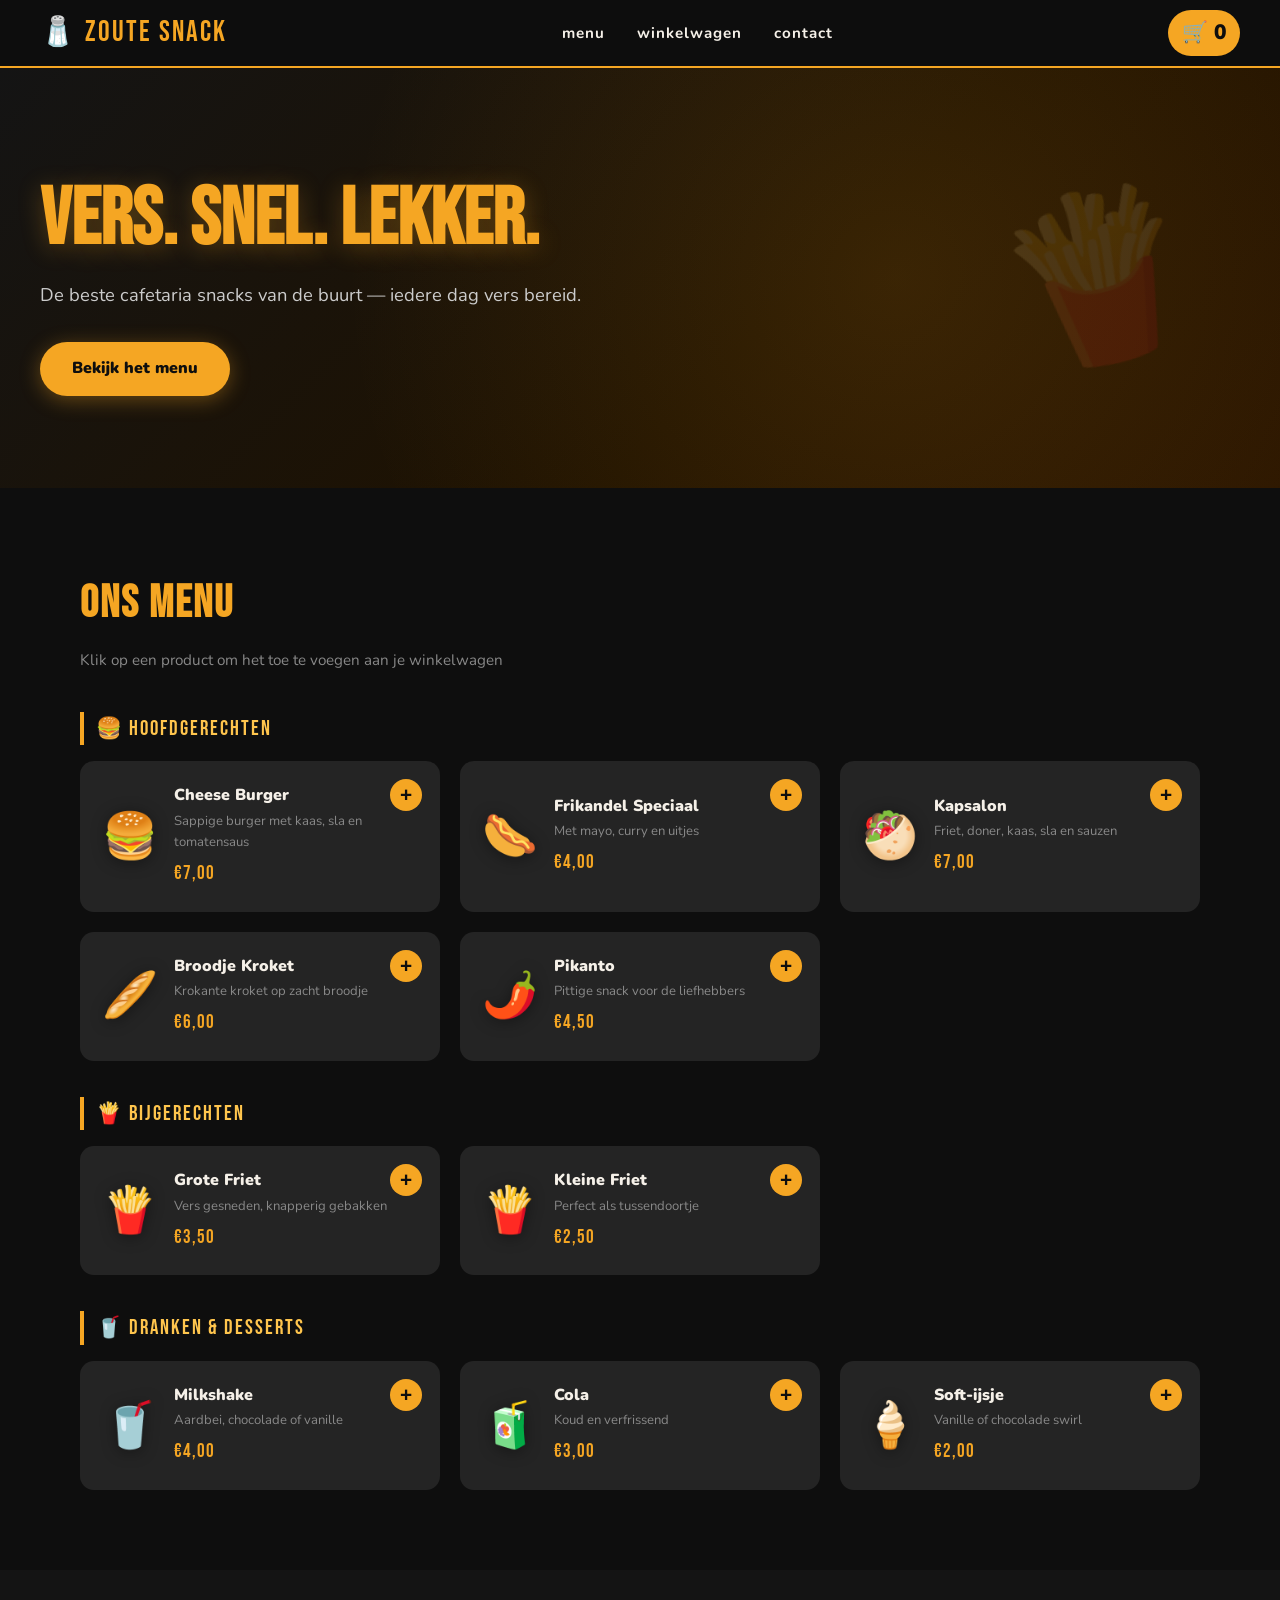
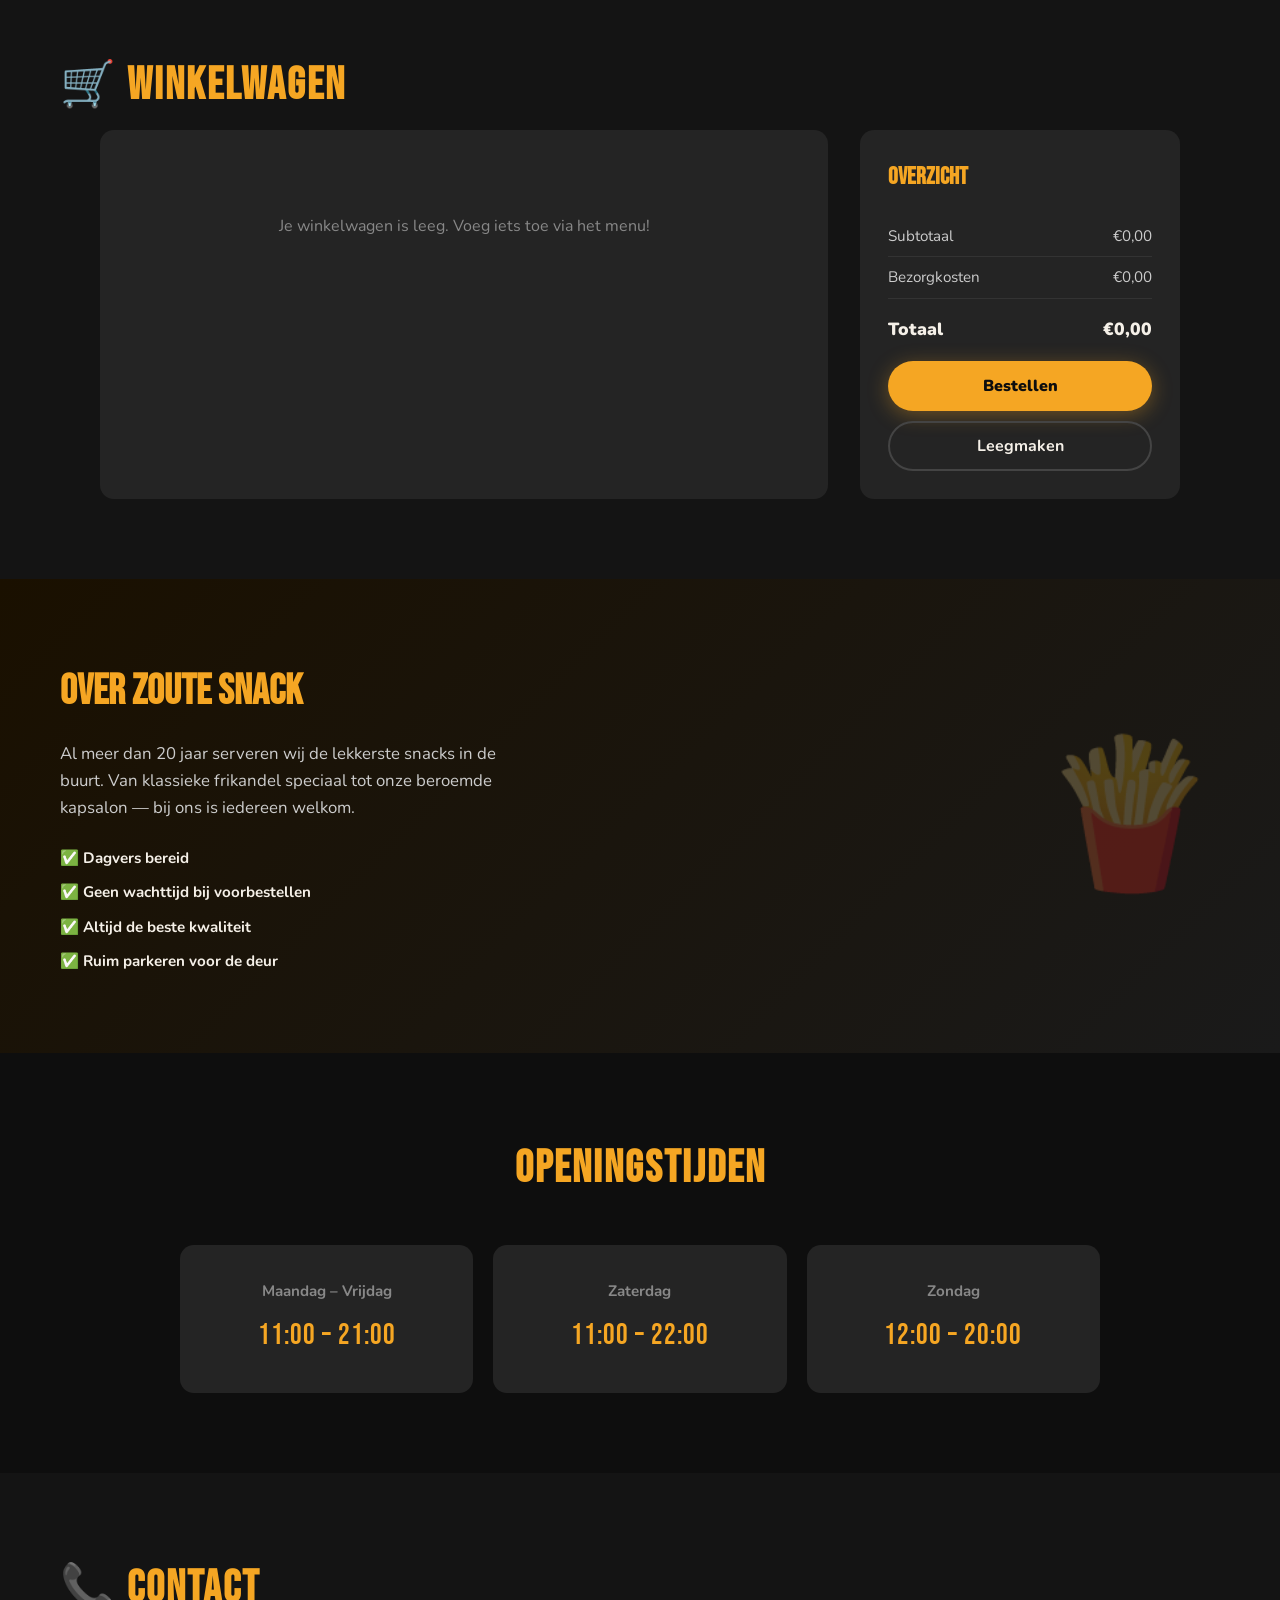
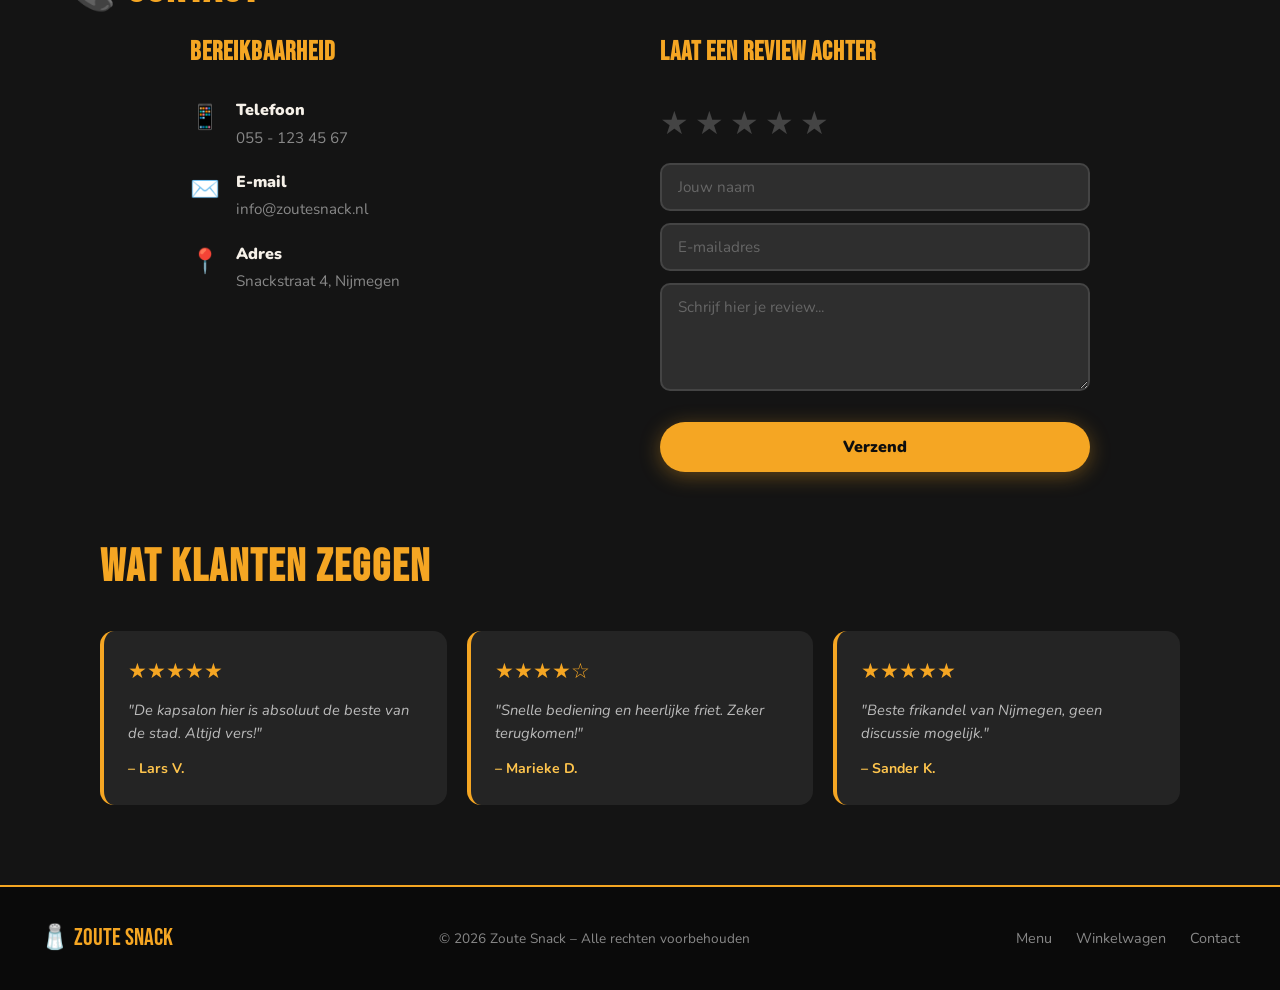
==== restaurantwebapp1/assets/index.html @ 3d5570c0 "html en css" ====
<!DOCTYPE html>
<html lang="nl">
<head>
  <meta charset="UTF-8" />
  <meta name="viewport" content="width=device-width, initial-scale=1.0" />
  <title>Zoute Snack – Cafetaria</title>
  <link href="https://fonts.googleapis.com/css2?family=Bebas+Neue&family=Nunito:wght@400;600;700;900&display=swap" rel="stylesheet" />
  <link rel="stylesheet" href="style.css" />
</head>
<body>
 
  <!-- NAVIGATIE -->
  <header>
    <div class="logo">🧂 Zoute Snack</div>
    <nav>
      <a href="#menu" class="nav-link">menu</a>
      <a href="#winkelwagen" class="nav-link">winkelwagen</a>
      <a href="#contact" class="nav-link">contact</a>
    </nav>
    <div class="cart-icon" onclick="scrollToSection('winkelwagen')">
      🛒 <span id="cart-count">0</span>
    </div>
  </header>
 
  <!-- HERO -->
  <section class="hero">
    <div class="hero-content">
      <h1>Vers. Snel. Lekker.</h1>
      <p>De beste cafetaria snacks van de buurt — iedere dag vers bereid.</p>
      <a href="#menu" class="btn-primary">Bekijk het menu</a>
    </div>
    <div class="hero-decoration">🍟</div>
  </section>
 
  <!-- MENU -->
  <section id="menu" class="section">
    <h2 class="section-title">Ons Menu</h2>
    <p class="section-sub">Klik op een product om het toe te voegen aan je winkelwagen</p>
 
    <div class="category-label">🍔 Hoofdgerechten</div>
    <div class="menu-grid">
      <div class="menu-card" onclick="addToCart('Cheese Burger', 7)">
        <div class="menu-img">🍔</div>
        <div class="menu-info">
          <h3>Cheese Burger</h3>
          <p>Sappige burger met kaas, sla en tomatensaus</p>
          <span class="price">€7,00</span>
        </div>
        <button class="add-btn">+</button>
      </div>
      <div class="menu-card" onclick="addToCart('Frikandel Speciaal', 4)">
        <div class="menu-img">🌭</div>
        <div class="menu-info">
          <h3>Frikandel Speciaal</h3>
          <p>Met mayo, curry en uitjes</p>
          <span class="price">€4,00</span>
        </div>
        <button class="add-btn">+</button>
      </div>
      <div class="menu-card" onclick="addToCart('Kapsalon', 7)">
        <div class="menu-img">🥙</div>
        <div class="menu-info">
          <h3>Kapsalon</h3>
          <p>Friet, doner, kaas, sla en sauzen</p>
          <span class="price">€7,00</span>
        </div>
        <button class="add-btn">+</button>
      </div>
      <div class="menu-card" onclick="addToCart('Broodje Kroket', 6)">
        <div class="menu-img">🥖</div>
        <div class="menu-info">
          <h3>Broodje Kroket</h3>
          <p>Krokante kroket op zacht broodje</p>
          <span class="price">€6,00</span>
        </div>
        <button class="add-btn">+</button>
      </div>
      <div class="menu-card" onclick="addToCart('Pikanto', 4.50)">
        <div class="menu-img">🌶️</div>
        <div class="menu-info">
          <h3>Pikanto</h3>
          <p>Pittige snack voor de liefhebbers</p>
          <span class="price">€4,50</span>
        </div>
        <button class="add-btn">+</button>
      </div>
    </div>
 
    <div class="category-label">🍟 Bijgerechten</div>
    <div class="menu-grid">
      <div class="menu-card" onclick="addToCart('Grote Friet', 3.50)">
        <div class="menu-img">🍟</div>
        <div class="menu-info">
          <h3>Grote Friet</h3>
          <p>Vers gesneden, knapperig gebakken</p>
          <span class="price">€3,50</span>
        </div>
        <button class="add-btn">+</button>
      </div>
      <div class="menu-card" onclick="addToCart('Kleine Friet', 2.50)">
        <div class="menu-img">🍟</div>
        <div class="menu-info">
          <h3>Kleine Friet</h3>
          <p>Perfect als tussendoortje</p>
          <span class="price">€2,50</span>
        </div>
        <button class="add-btn">+</button>
      </div>
    </div>
 
    <div class="category-label">🥤 Dranken & Desserts</div>
    <div class="menu-grid">
      <div class="menu-card" onclick="addToCart('Milkshake', 4)">
        <div class="menu-img">🥤</div>
        <div class="menu-info">
          <h3>Milkshake</h3>
          <p>Aardbei, chocolade of vanille</p>
          <span class="price">€4,00</span>
        </div>
        <button class="add-btn">+</button>
      </div>
      <div class="menu-card" onclick="addToCart('Cola', 3)">
        <div class="menu-img">🧃</div>
        <div class="menu-info">
          <h3>Cola</h3>
          <p>Koud en verfrissend</p>
          <span class="price">€3,00</span>
        </div>
        <button class="add-btn">+</button>
      </div>
      <div class="menu-card" onclick="addToCart('Ijsje', 2)">
        <div class="menu-img">🍦</div>
        <div class="menu-info">
          <h3>Soft-ijsje</h3>
          <p>Vanille of chocolade swirl</p>
          <span class="price">€2,00</span>
        </div>
        <button class="add-btn">+</button>
      </div>
    </div>
  </section>
 
  <!-- WINKELWAGEN -->
  <section id="winkelwagen" class="section dark-section">
    <h2 class="section-title light">🛒 Winkelwagen</h2>
    <div class="cart-container">
      <div id="cart-items" class="cart-items">
        <p class="cart-empty">Je winkelwagen is leeg. Voeg iets toe via het menu!</p>
      </div>
      <div class="cart-summary">
        <div class="summary-box">
          <h3>Overzicht</h3>
          <div class="summary-row">
            <span>Subtotaal</span>
            <span id="subtotal">€0,00</span>
          </div>
          <div class="summary-row">
            <span>Bezorgkosten</span>
            <span>€0,00</span>
          </div>
          <div class="summary-row total-row">
            <span>Totaal</span>
            <span id="total">€0,00</span>
          </div>
          <button class="btn-primary full-width" onclick="bestellen()">Bestellen</button>
          <button class="btn-secondary full-width" onclick="clearCart()">Leegmaken</button>
        </div>
      </div>
    </div>
  </section>
 
  <!-- OVER ONS -->
  <section class="about-section">
    <div class="about-text">
      <h2>Over Zoute Snack</h2>
      <p>Al meer dan 20 jaar serveren wij de lekkerste snacks in de buurt. Van klassieke frikandel speciaal tot onze beroemde kapsalon — bij ons is iedereen welkom.</p>
      <ul class="perks">
        <li>✅ Dagvers bereid</li>
        <li>✅ Geen wachttijd bij voorbestellen</li>
        <li>✅ Altijd de beste kwaliteit</li>
        <li>✅ Ruim parkeren voor de deur</li>
      </ul>
    </div>
    <div class="about-visual">
      <div class="big-emoji">🍟</div>
    </div>
  </section>
 
  <!-- OPENINGSTIJDEN -->
  <section class="hours-section">
    <h2 class="section-title">Openingstijden</h2>
    <div class="hours-grid">
      <div class="hours-card">
        <span class="day">Maandag – Vrijdag</span>
        <span class="time">11:00 – 21:00</span>
      </div>
      <div class="hours-card">
        <span class="day">Zaterdag</span>
        <span class="time">11:00 – 22:00</span>
      </div>
      <div class="hours-card">
        <span class="day">Zondag</span>
        <span class="time">12:00 – 20:00</span>
      </div>
    </div>
  </section>
 
  <!-- CONTACT -->
  <section id="contact" class="section dark-section">
    <h2 class="section-title light">📞 Contact</h2>
    <div class="contact-grid">
      <div class="contact-info">
        <h3>Bereikbaarheid</h3>
        <div class="contact-item">
          <span class="contact-icon">📱</span>
          <div>
            <strong>Telefoon</strong>
            <p>055 - 123 45 67</p>
          </div>
        </div>
        <div class="contact-item">
          <span class="contact-icon">✉️</span>
          <div>
            <strong>E-mail</strong>
            <p>info@zoutesnack.nl</p>
          </div>
        </div>
        <div class="contact-item">
          <span class="contact-icon">📍</span>
          <div>
            <strong>Adres</strong>
            <p>Snackstraat 4, Nijmegen</p>
          </div>
        </div>
      </div>
 
      <div class="contact-form-box">
        <h3>Laat een review achter</h3>
        <div class="star-rating" id="star-rating">
          <span class="star" data-value="1">★</span>
          <span class="star" data-value="2">★</span>
          <span class="star" data-value="3">★</span>
          <span class="star" data-value="4">★</span>
          <span class="star" data-value="5">★</span>
        </div>
        <input type="text" id="contact-naam" placeholder="Jouw naam" class="form-input" />
        <input type="email" id="contact-email" placeholder="E-mailadres" class="form-input" />
        <textarea id="contact-bericht" placeholder="Schrijf hier je review..." class="form-textarea" rows="4"></textarea>
        <button class="btn-primary full-width" onclick="verzendReview()">Verzend</button>
      </div>
    </div>
 
    <!-- Reviews display -->
    <div class="reviews-section">
      <h3 class="section-title light">Wat klanten zeggen</h3>
      <div class="reviews-grid" id="reviews-container">
        <div class="review-card">
          <div class="review-stars">★★★★★</div>
          <p>"De kapsalon hier is absoluut de beste van de stad. Altijd vers!"</p>
          <strong>– Lars V.</strong>
        </div>
        <div class="review-card">
          <div class="review-stars">★★★★☆</div>
          <p>"Snelle bediening en heerlijke friet. Zeker terugkomen!"</p>
          <strong>– Marieke D.</strong>
        </div>
        <div class="review-card">
          <div class="review-stars">★★★★★</div>
          <p>"Beste frikandel van Nijmegen, geen discussie mogelijk."</p>
          <strong>– Sander K.</strong>
        </div>
      </div>
    </div>
  </section>
 
  <!-- FOOTER -->
  <footer>
    <div class="footer-inner">
      <div class="footer-brand">🧂 Zoute Snack</div>
      <p>© 2026 Zoute Snack – Alle rechten voorbehouden</p>
      <div class="footer-links">
        <a href="#menu">Menu</a>
        <a href="#winkelwagen">Winkelwagen</a>
        <a href="#contact">Contact</a>
      </div>
    </div>
  </footer>
 
  <!-- TOAST NOTIFICATION -->
  <div id="toast" class="toast"></div>
 
  <!-- BESTELLING MODAL -->
  <div id="modal-overlay" class="modal-overlay hidden">
    <div class="modal">
      <h2>🎉 Bestelling Geplaatst!</h2>
      <p>Bedankt voor je bestelling bij Zoute Snack. We gaan direct voor je aan de slag!</p>
      <p class="modal-time">Geschatte wachttijd: <strong>15–20 minuten</strong></p>
      <button class="btn-primary" onclick="closeModal()">Sluiten</button>
    </div>
  </div>
 
  <script src="script.js"></script>
</body>
</html>
---- restaurantwebapp1/assets/style.css ----
/* ===========================
   ZOUTE SNACK – style.css
   =========================== */
 
:root {
  --black: #0e0e0e;
  --dark: #1a1a1a;
  --darker: #141414;
  --gold: #f5a623;
  --gold-light: #ffc54d;
  --red: #e8323b;
  --white: #f5f0e8;
  --gray: #888;
  --card-bg: #242424;
  --radius: 14px;
  --shadow: 0 8px 32px rgba(0,0,0,0.35);
}
 
* {
  margin: 0;
  padding: 0;
  box-sizing: border-box;
}
 
html {
  scroll-behavior: smooth;
}
 
body {
  background: var(--black);
  color: var(--white);
  font-family: 'Nunito', sans-serif;
  font-size: 16px;
  line-height: 1.6;
}
 
/* ===========================
   HEADER / NAV
   =========================== */
header {
  position: sticky;
  top: 0;
  z-index: 100;
  background: rgba(14,14,14,0.95);
  backdrop-filter: blur(10px);
  display: flex;
  align-items: center;
  justify-content: space-between;
  padding: 0 40px;
  height: 68px;
  border-bottom: 2px solid var(--gold);
}
 
.logo {
  font-family: 'Bebas Neue', sans-serif;
  font-size: 1.8rem;
  color: var(--gold);
  letter-spacing: 2px;
}
 
nav {
  display: flex;
  gap: 32px;
}
 
.nav-link {
  color: var(--white);
  text-decoration: none;
  font-weight: 700;
  font-size: 0.95rem;
  letter-spacing: 1px;
  text-transform: lowercase;
  position: relative;
  transition: color 0.2s;
}
 
.nav-link::after {
  content: '';
  position: absolute;
  bottom: -4px;
  left: 0;
  width: 0;
  height: 2px;
  background: var(--gold);
  transition: width 0.3s;
}
 
.nav-link:hover {
  color: var(--gold);
}
 
.nav-link:hover::after {
  width: 100%;
}
 
.cart-icon {
  font-size: 1.3rem;
  cursor: pointer;
  background: var(--gold);
  color: var(--black);
  padding: 6px 14px;
  border-radius: 999px;
  font-weight: 900;
  transition: transform 0.2s;
}
 
.cart-icon:hover {
  transform: scale(1.08);
}
 
/* ===========================
   HERO
   =========================== */
.hero {
  background: linear-gradient(135deg, var(--darker) 0%, #1f1200 60%, #2a1500 100%);
  padding: 100px 40px 80px;
  display: flex;
  align-items: center;
  justify-content: space-between;
  position: relative;
  overflow: hidden;
  min-height: 420px;
}
 
.hero::before {
  content: '';
  position: absolute;
  inset: 0;
  background: radial-gradient(circle at 70% 50%, rgba(245,166,35,0.12) 0%, transparent 60%);
}
 
.hero-content {
  max-width: 560px;
  position: relative;
  z-index: 1;
  animation: fadeUp 0.8s ease both;
}
 
.hero-content h1 {
  font-family: 'Bebas Neue', sans-serif;
  font-size: 5rem;
  line-height: 1;
  color: var(--gold);
  text-shadow: 0 4px 24px rgba(245,166,35,0.3);
  margin-bottom: 20px;
}
 
.hero-content p {
  font-size: 1.15rem;
  color: #ccc;
  margin-bottom: 32px;
}
 
.hero-decoration {
  font-size: 10rem;
  opacity: 0.12;
  position: absolute;
  right: 80px;
  top: 50%;
  transform: translateY(-50%) rotate(-15deg);
  animation: float 4s ease-in-out infinite;
}
 
@keyframes float {
  0%, 100% { transform: translateY(-50%) rotate(-15deg); }
  50% { transform: translateY(-56%) rotate(-12deg); }
}
 
@keyframes fadeUp {
  from { opacity: 0; transform: translateY(30px); }
  to   { opacity: 1; transform: translateY(0); }
}
 
/* ===========================
   BUTTONS
   =========================== */
.btn-primary {
  display: inline-block;
  background: var(--gold);
  color: var(--black);
  font-family: 'Nunito', sans-serif;
  font-weight: 900;
  font-size: 1rem;
  padding: 14px 32px;
  border-radius: 999px;
  border: none;
  cursor: pointer;
  text-decoration: none;
  transition: background 0.2s, transform 0.2s, box-shadow 0.2s;
  box-shadow: 0 4px 20px rgba(245,166,35,0.35);
}
 
.btn-primary:hover {
  background: var(--gold-light);
  transform: translateY(-2px);
  box-shadow: 0 8px 28px rgba(245,166,35,0.45);
}
 
.btn-secondary {
  display: inline-block;
  background: transparent;
  color: var(--white);
  font-family: 'Nunito', sans-serif;
  font-weight: 700;
  font-size: 1rem;
  padding: 12px 32px;
  border-radius: 999px;
  border: 2px solid #444;
  cursor: pointer;
  transition: border-color 0.2s, color 0.2s;
}
 
.btn-secondary:hover {
  border-color: var(--white);
  color: var(--white);
}
 
.full-width {
  width: 100%;
  text-align: center;
  margin-top: 10px;
}
 
/* ===========================
   SECTIONS
   =========================== */
.section {
  padding: 80px 40px;
  max-width: 1200px;
  margin: 0 auto;
}
 
.dark-section {
  background: var(--darker);
  max-width: 100%;
  padding: 80px 60px;
}
 
.section-title {
  font-family: 'Bebas Neue', sans-serif;
  font-size: 2.8rem;
  letter-spacing: 2px;
  color: var(--gold);
  margin-bottom: 8px;
}
 
.section-title.light {
  color: var(--gold);
}
 
.section-sub {
  color: var(--gray);
  margin-bottom: 40px;
  font-size: 0.95rem;
}
 
.category-label {
  font-family: 'Bebas Neue', sans-serif;
  font-size: 1.3rem;
  color: var(--gold-light);
  letter-spacing: 2px;
  margin: 36px 0 16px;
  padding-left: 4px;
  border-left: 4px solid var(--gold);
  padding-left: 12px;
}
 
/* ===========================
   MENU GRID / CARDS
   =========================== */
.menu-grid {
  display: grid;
  grid-template-columns: repeat(auto-fill, minmax(280px, 1fr));
  gap: 20px;
}
 
.menu-card {
  background: var(--card-bg);
  border-radius: var(--radius);
  padding: 20px;
  display: flex;
  align-items: center;
  gap: 16px;
  cursor: pointer;
  border: 2px solid transparent;
  transition: border-color 0.2s, transform 0.2s, box-shadow 0.2s;
  position: relative;
}
 
.menu-card:hover {
  border-color: var(--gold);
  transform: translateY(-4px);
  box-shadow: var(--shadow);
}
 
.menu-img {
  font-size: 2.8rem;
  min-width: 56px;
  text-align: center;
  filter: drop-shadow(0 2px 8px rgba(0,0,0,0.4));
}
 
.menu-info h3 {
  font-weight: 900;
  font-size: 1rem;
  margin-bottom: 2px;
}
 
.menu-info p {
  font-size: 0.82rem;
  color: var(--gray);
  margin-bottom: 6px;
}
 
.price {
  font-family: 'Bebas Neue', sans-serif;
  font-size: 1.2rem;
  color: var(--gold);
  letter-spacing: 1px;
}
 
.add-btn {
  position: absolute;
  right: 16px;
  top: 16px;
  background: var(--gold);
  color: var(--black);
  border: none;
  border-radius: 50%;
  width: 32px;
  height: 32px;
  font-size: 1.3rem;
  font-weight: 900;
  cursor: pointer;
  transition: transform 0.2s, background 0.2s;
  display: flex;
  align-items: center;
  justify-content: center;
}
 
.add-btn:hover {
  background: var(--gold-light);
  transform: scale(1.15);
}
 
/* ===========================
   WINKELWAGEN
   =========================== */
.cart-container {
  display: grid;
  grid-template-columns: 1fr 320px;
  gap: 32px;
  max-width: 1080px;
  margin: 0 auto;
}
 
.cart-items {
  background: var(--card-bg);
  border-radius: var(--radius);
  padding: 24px;
  min-height: 240px;
}
 
.cart-empty {
  color: var(--gray);
  text-align: center;
  margin-top: 60px;
}
 
.cart-row {
  display: flex;
  align-items: center;
  justify-content: space-between;
  padding: 12px 0;
  border-bottom: 1px solid #333;
}
 
.cart-row:last-child {
  border-bottom: none;
}
 
.cart-row-name {
  font-weight: 700;
}
 
.cart-row-price {
  color: var(--gold);
  font-family: 'Bebas Neue', sans-serif;
  font-size: 1.1rem;
}
 
.cart-row-remove {
  background: none;
  border: none;
  color: var(--red);
  cursor: pointer;
  font-size: 1.1rem;
  margin-left: 12px;
}
 
.cart-row-qty {
  display: flex;
  align-items: center;
  gap: 10px;
  font-weight: 700;
}
 
.qty-btn {
  background: #333;
  border: none;
  color: var(--white);
  border-radius: 50%;
  width: 26px;
  height: 26px;
  cursor: pointer;
  font-size: 1rem;
  transition: background 0.15s;
}
 
.qty-btn:hover {
  background: var(--gold);
  color: var(--black);
}
 
.summary-box {
  background: var(--card-bg);
  border-radius: var(--radius);
  padding: 28px;
  position: sticky;
  top: 90px;
}
 
.summary-box h3 {
  font-family: 'Bebas Neue', sans-serif;
  font-size: 1.5rem;
  color: var(--gold);
  margin-bottom: 20px;
}
 
.summary-row {
  display: flex;
  justify-content: space-between;
  padding: 8px 0;
  color: #ccc;
  font-size: 0.95rem;
  border-bottom: 1px solid #333;
}
 
.total-row {
  font-weight: 900;
  color: var(--white);
  font-size: 1.1rem;
  border-bottom: none;
  margin-top: 8px;
}
 
/* ===========================
   OVER ONS
   =========================== */
.about-section {
  display: flex;
  align-items: center;
  gap: 60px;
  padding: 80px 60px;
  background: linear-gradient(135deg, #1a1000 0%, var(--dark) 100%);
}
 
.about-text {
  flex: 1;
}
 
.about-text h2 {
  font-family: 'Bebas Neue', sans-serif;
  font-size: 2.6rem;
  color: var(--gold);
  margin-bottom: 16px;
}
 
.about-text p {
  color: #ccc;
  font-size: 1.05rem;
  margin-bottom: 24px;
  max-width: 480px;
}
 
.perks {
  list-style: none;
  display: flex;
  flex-direction: column;
  gap: 10px;
}
 
.perks li {
  font-weight: 700;
  color: var(--white);
  font-size: 0.95rem;
}
 
.about-visual {
  font-size: 9rem;
  opacity: 0.25;
  animation: float 5s ease-in-out infinite;
}
 
/* ===========================
   OPENINGSTIJDEN
   =========================== */
.hours-section {
  padding: 80px 40px;
  text-align: center;
  max-width: 1000px;
  margin: 0 auto;
}
 
.hours-grid {
  display: grid;
  grid-template-columns: repeat(3, 1fr);
  gap: 20px;
  margin-top: 40px;
}
 
.hours-card {
  background: var(--card-bg);
  border-radius: var(--radius);
  padding: 32px 20px;
  display: flex;
  flex-direction: column;
  gap: 10px;
  border: 2px solid transparent;
  transition: border-color 0.2s;
}
 
.hours-card:hover {
  border-color: var(--gold);
}
 
.day {
  font-weight: 700;
  font-size: 0.95rem;
  color: var(--gray);
}
 
.time {
  font-family: 'Bebas Neue', sans-serif;
  font-size: 1.8rem;
  color: var(--gold);
  letter-spacing: 1px;
}
 
/* ===========================
   CONTACT
   =========================== */
.contact-grid {
  display: grid;
  grid-template-columns: 1fr 1fr;
  gap: 40px;
  max-width: 900px;
  margin: 0 auto 60px;
}
 
.contact-info h3,
.contact-form-box h3 {
  font-family: 'Bebas Neue', sans-serif;
  font-size: 1.6rem;
  color: var(--gold);
  margin-bottom: 24px;
  letter-spacing: 1px;
}
 
.contact-item {
  display: flex;
  align-items: flex-start;
  gap: 14px;
  margin-bottom: 20px;
}
 
.contact-icon {
  font-size: 1.5rem;
  min-width: 32px;
}
 
.contact-item strong {
  display: block;
  font-weight: 900;
  margin-bottom: 2px;
}
 
.contact-item p {
  color: var(--gray);
  font-size: 0.95rem;
}
 
.form-input,
.form-textarea {
  width: 100%;
  background: #2e2e2e;
  border: 2px solid #444;
  border-radius: 10px;
  color: var(--white);
  font-family: 'Nunito', sans-serif;
  font-size: 0.95rem;
  padding: 12px 16px;
  margin-bottom: 12px;
  outline: none;
  transition: border-color 0.2s;
  resize: vertical;
}
 
.form-input:focus,
.form-textarea:focus {
  border-color: var(--gold);
}
 
.form-input::placeholder,
.form-textarea::placeholder {
  color: #666;
}
 
/* Star Rating */
.star-rating {
  display: flex;
  gap: 6px;
  margin-bottom: 14px;
}
 
.star {
  font-size: 2rem;
  color: #444;
  cursor: pointer;
  transition: color 0.15s, transform 0.15s;
}
 
.star.active,
.star:hover {
  color: var(--gold);
  transform: scale(1.1);
}
 
/* ===========================
   REVIEWS
   =========================== */
.reviews-section {
  max-width: 1080px;
  margin: 0 auto;
}
 
.reviews-section .section-title {
  margin-bottom: 28px;
}
 
.reviews-grid {
  display: grid;
  grid-template-columns: repeat(auto-fill, minmax(280px, 1fr));
  gap: 20px;
}
 
.review-card {
  background: var(--card-bg);
  border-radius: var(--radius);
  padding: 24px;
  border-left: 4px solid var(--gold);
  transition: transform 0.2s;
}
 
.review-card:hover {
  transform: translateY(-4px);
}
 
.review-stars {
  color: var(--gold);
  font-size: 1.3rem;
  margin-bottom: 10px;
}
 
.review-card p {
  color: #bbb;
  font-size: 0.92rem;
  font-style: italic;
  margin-bottom: 10px;
}
 
.review-card strong {
  font-size: 0.88rem;
  color: var(--gold-light);
}
 
/* ===========================
   FOOTER
   =========================== */
footer {
  background: #0a0a0a;
  border-top: 2px solid var(--gold);
  padding: 32px 40px;
}
 
.footer-inner {
  display: flex;
  align-items: center;
  justify-content: space-between;
  max-width: 1200px;
  margin: 0 auto;
}
 
.footer-brand {
  font-family: 'Bebas Neue', sans-serif;
  font-size: 1.5rem;
  color: var(--gold);
}
 
footer p {
  color: var(--gray);
  font-size: 0.85rem;
}
 
.footer-links {
  display: flex;
  gap: 24px;
}
 
.footer-links a {
  color: var(--gray);
  text-decoration: none;
  font-size: 0.9rem;
  transition: color 0.2s;
}
 
.footer-links a:hover {
  color: var(--gold);
}
 
/* ===========================
   TOAST
   =========================== */
.toast {
  position: fixed;
  bottom: 32px;
  right: 32px;
  background: var(--gold);
  color: var(--black);
  padding: 14px 24px;
  border-radius: 999px;
  font-weight: 900;
  font-size: 0.95rem;
  opacity: 0;
  pointer-events: none;
  transform: translateY(20px);
  transition: opacity 0.3s, transform 0.3s;
  z-index: 999;
}
 
.toast.show {
  opacity: 1;
  transform: translateY(0);
}
 
/* ===========================
   MODAL
   =========================== */
.modal-overlay {
  position: fixed;
  inset: 0;
  background: rgba(0,0,0,0.75);
  z-index: 200;
  display: flex;
  align-items: center;
  justify-content: center;
}
 
.modal-overlay.hidden {
  display: none;
}
 
.modal {
  background: var(--dark);
  border: 2px solid var(--gold);
  border-radius: var(--radius);
  padding: 48px 40px;
  max-width: 440px;
  text-align: center;
  animation: fadeUp 0.3s ease both;
}
 
.modal h2 {
  font-family: 'Bebas Neue', sans-serif;
  font-size: 2.4rem;
  color: var(--gold);
  margin-bottom: 16px;
}
 
.modal p {
  color: #ccc;
  margin-bottom: 12px;
}
 
.modal-time {
  color: var(--gold-light);
  font-size: 1.05rem;
  margin-bottom: 28px !important;
}
 
/* ===========================
   RESPONSIVE
   =========================== */
@media (max-width: 900px) {
  header { padding: 0 20px; }
  .hero { padding: 60px 24px; }
  .hero-content h1 { font-size: 3.5rem; }
  .section, .dark-section { padding: 60px 24px; }
  .cart-container { grid-template-columns: 1fr; }
  .contact-grid { grid-template-columns: 1fr; }
  .about-section { flex-direction: column; padding: 60px 24px; }
  .hours-grid { grid-template-columns: 1fr; }
  .footer-inner { flex-direction: column; gap: 16px; text-align: center; }
}
 
@media (max-width: 600px) {
  nav { gap: 16px; }
  .hero-content h1 { font-size: 2.8rem; }
  .menu-grid { grid-template-columns: 1fr; }
  .reviews-grid { grid-template-columns: 1fr; }
}
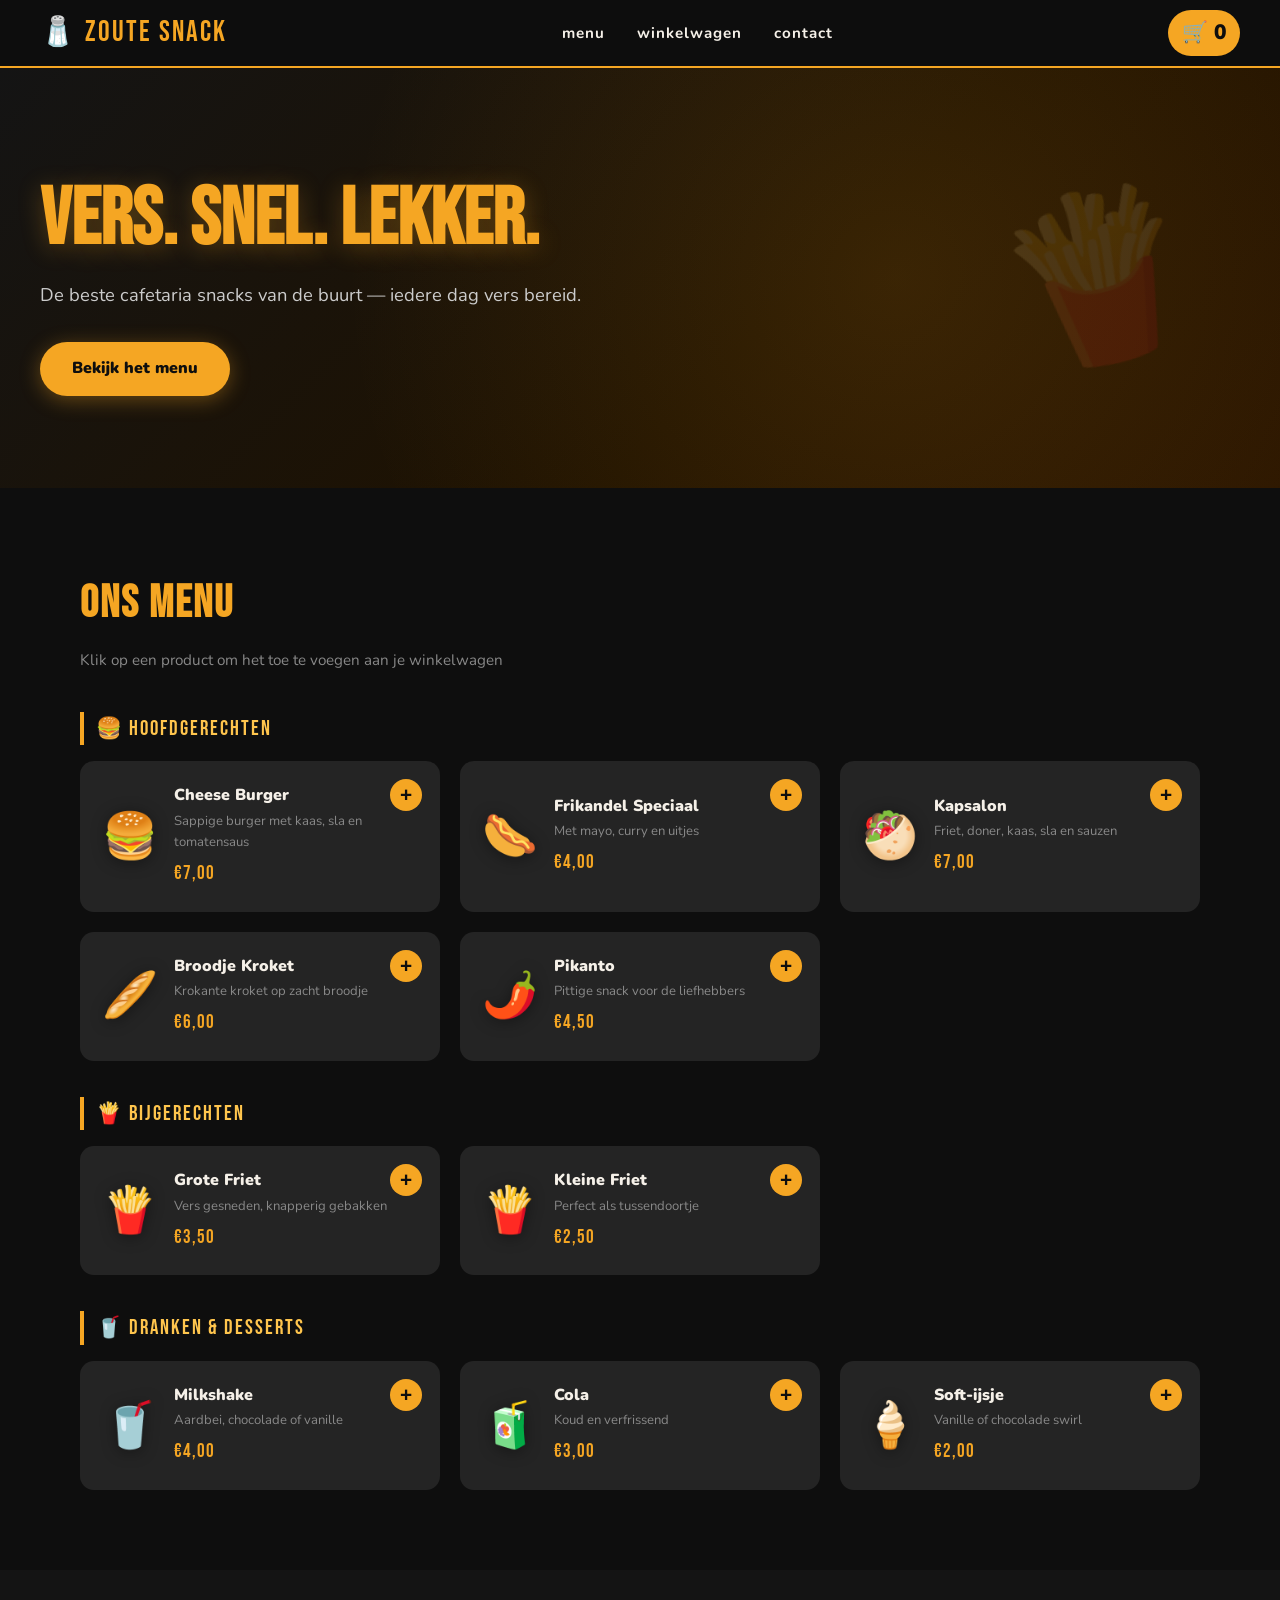
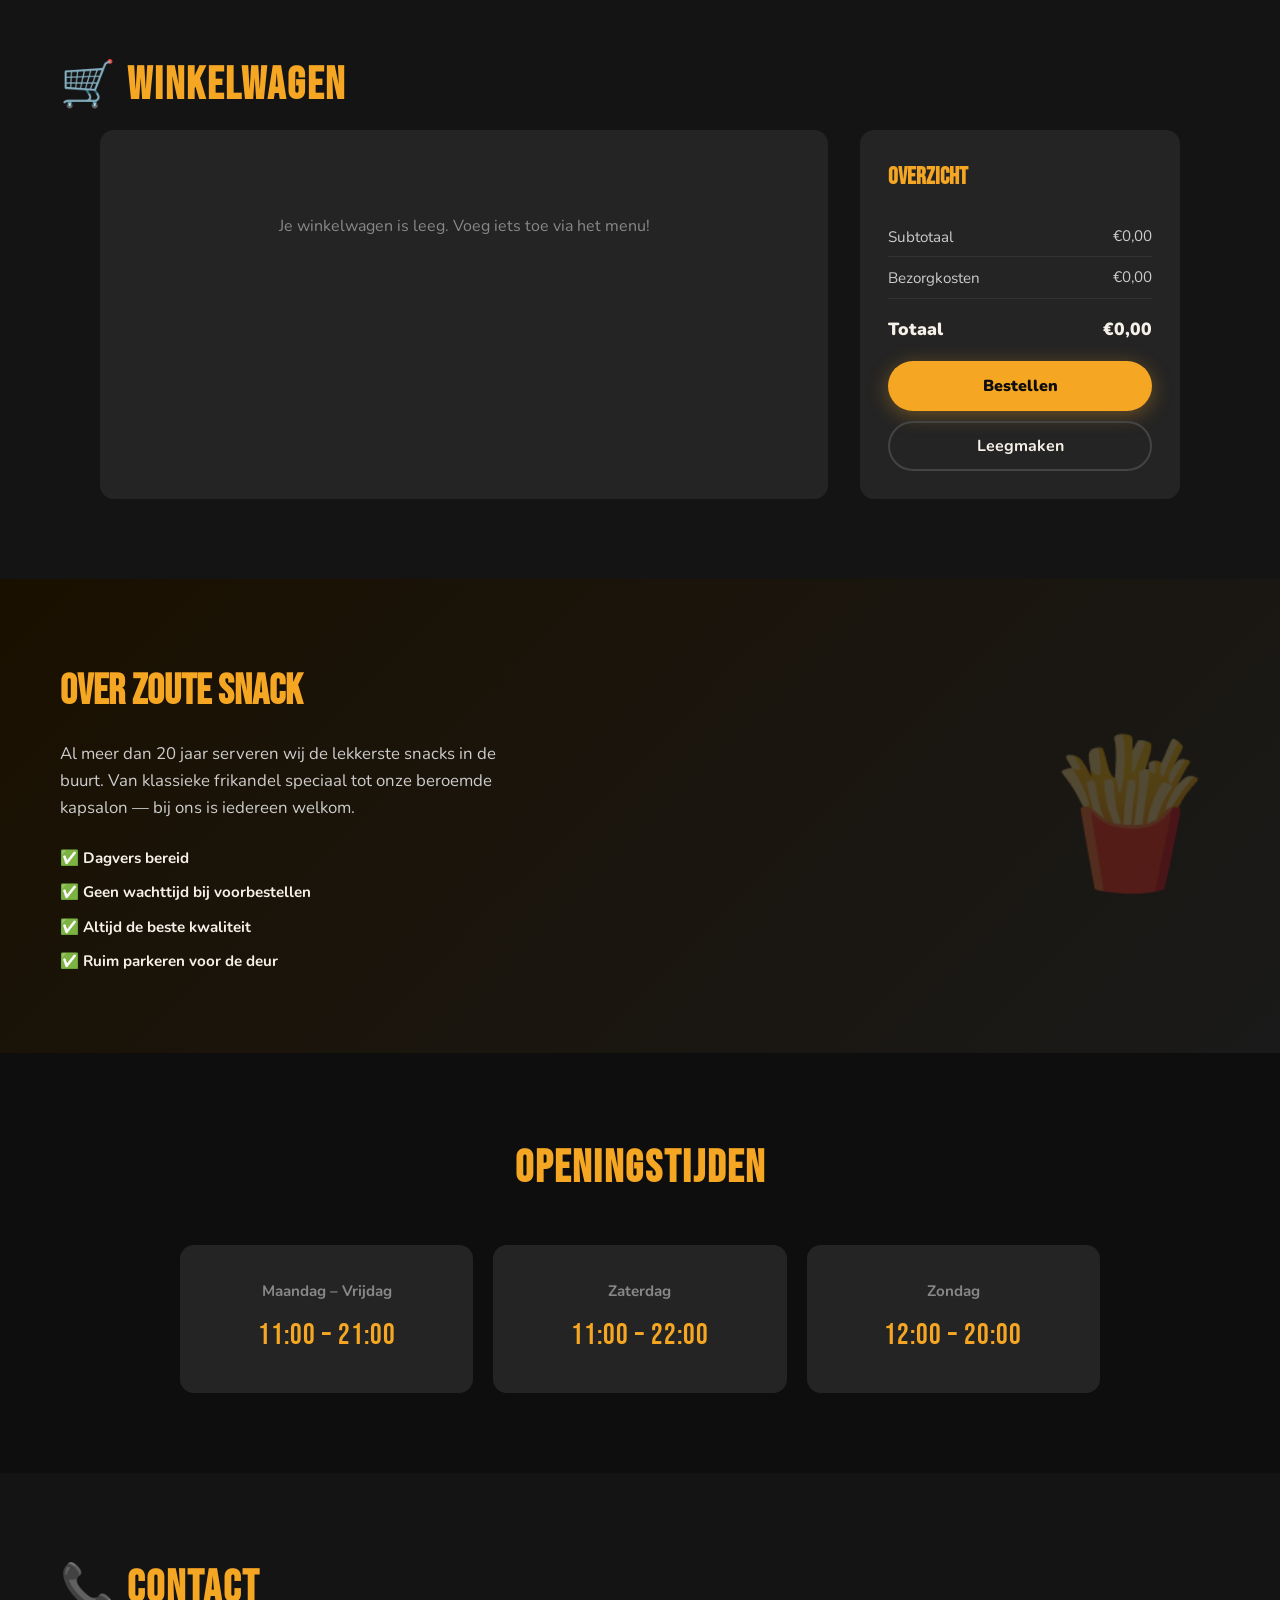
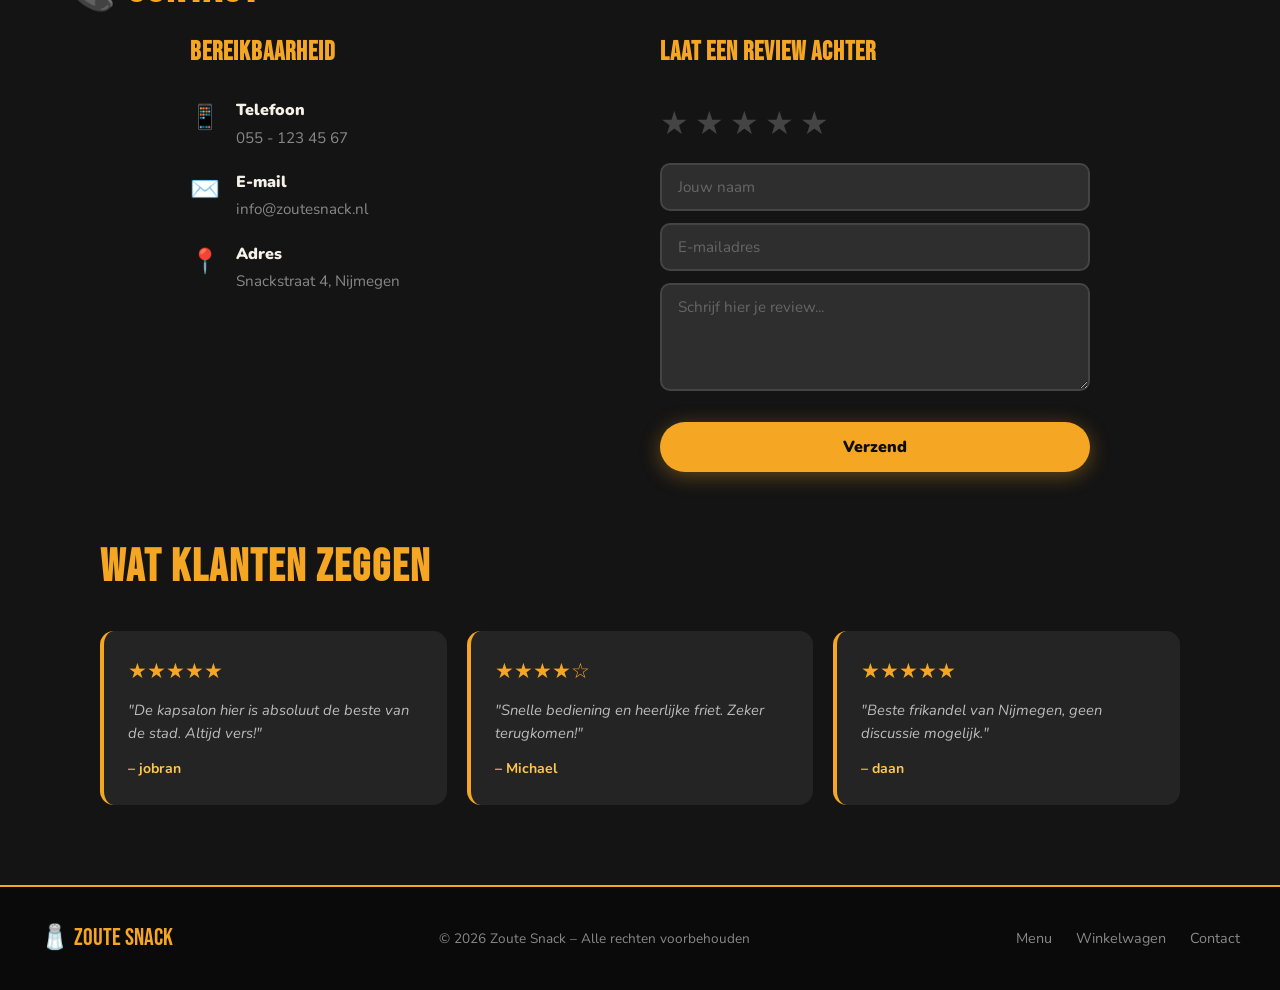
==== commit b720b08c: "review verandering" ====
--- a/restaurantwebapp1/assets/index.html
+++ b/restaurantwebapp1/assets/index.html
@@ -257,17 +257,17 @@
         <div class="review-card">
           <div class="review-stars">★★★★★</div>
           <p>"De kapsalon hier is absoluut de beste van de stad. Altijd vers!"</p>
-          <strong>– Lars V.</strong>
+          <strong>– jobran</strong>
         </div>
         <div class="review-card">
           <div class="review-stars">★★★★☆</div>
           <p>"Snelle bediening en heerlijke friet. Zeker terugkomen!"</p>
-          <strong>– Marieke D.</strong>
+          <strong>– Michael</strong>
         </div>
         <div class="review-card">
           <div class="review-stars">★★★★★</div>
           <p>"Beste frikandel van Nijmegen, geen discussie mogelijk."</p>
-          <strong>– Sander K.</strong>
+          <strong>– daan</strong>
         </div>
       </div>
     </div>
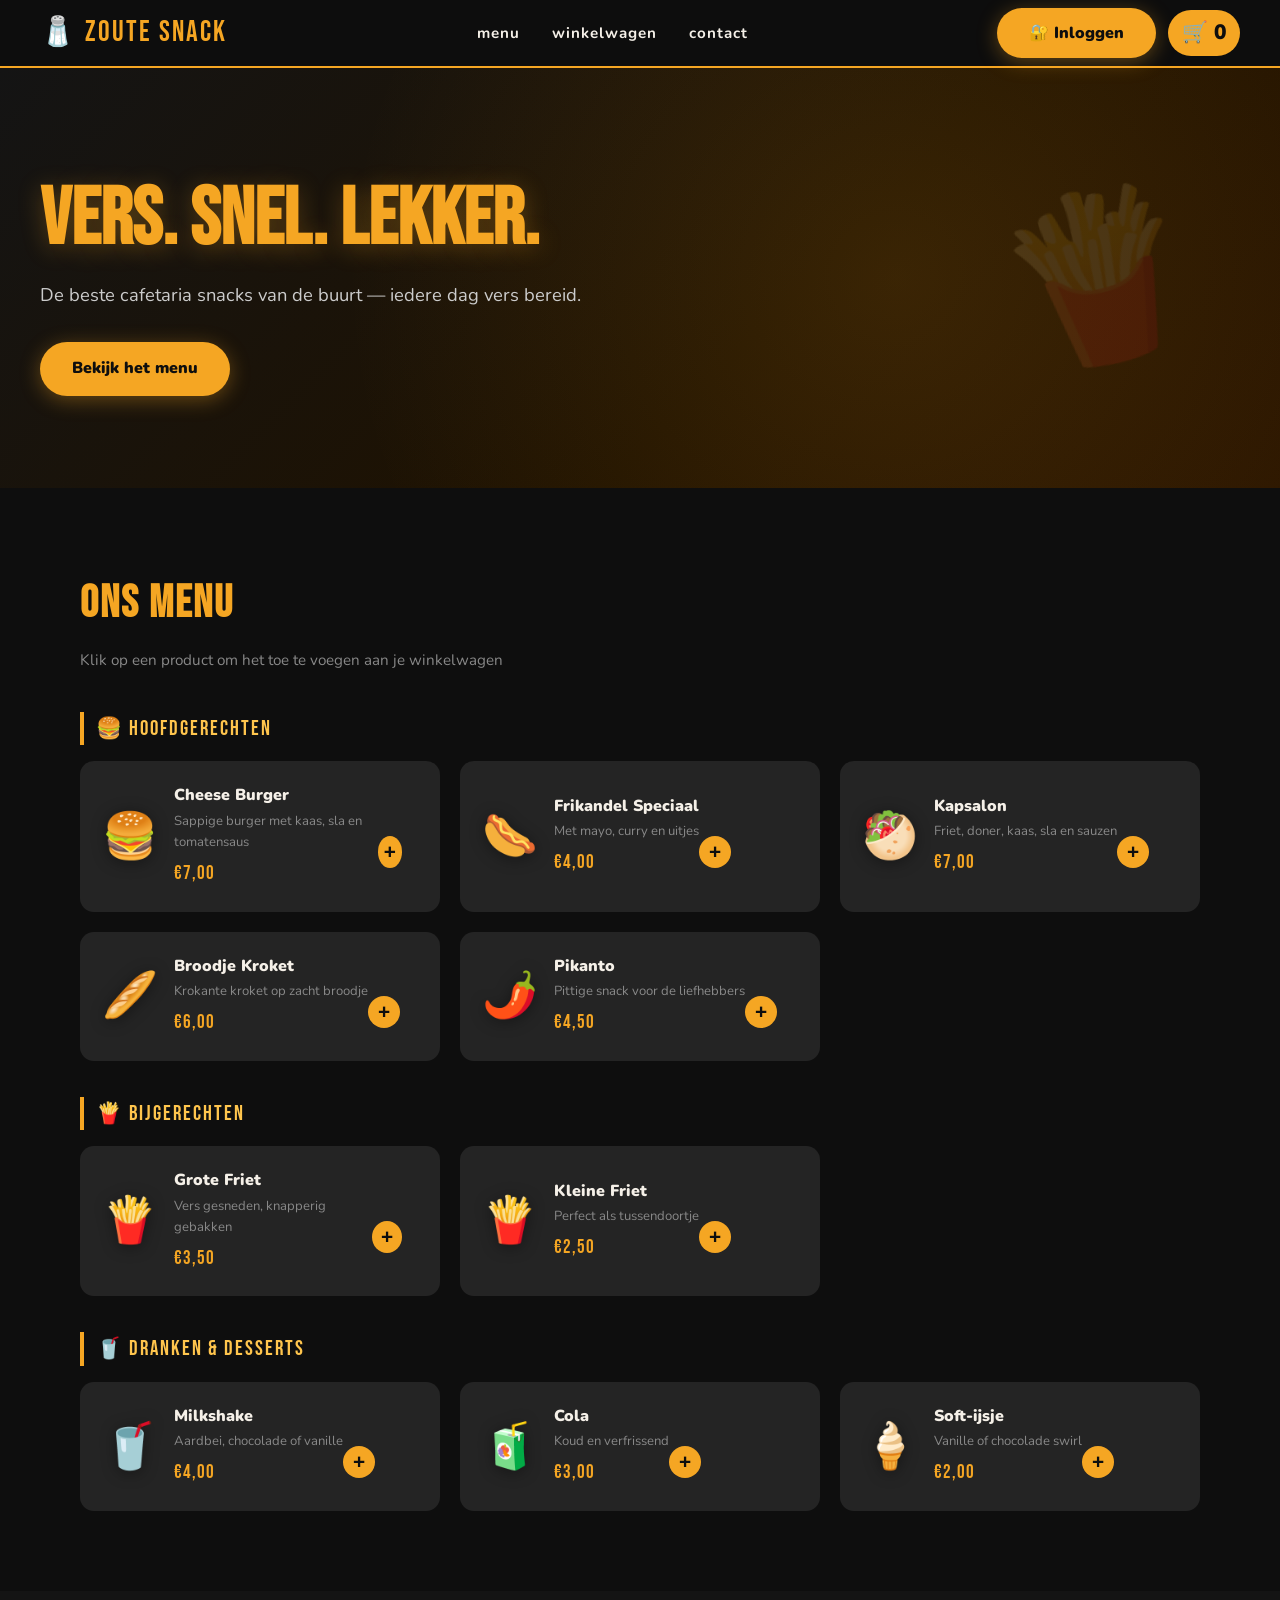
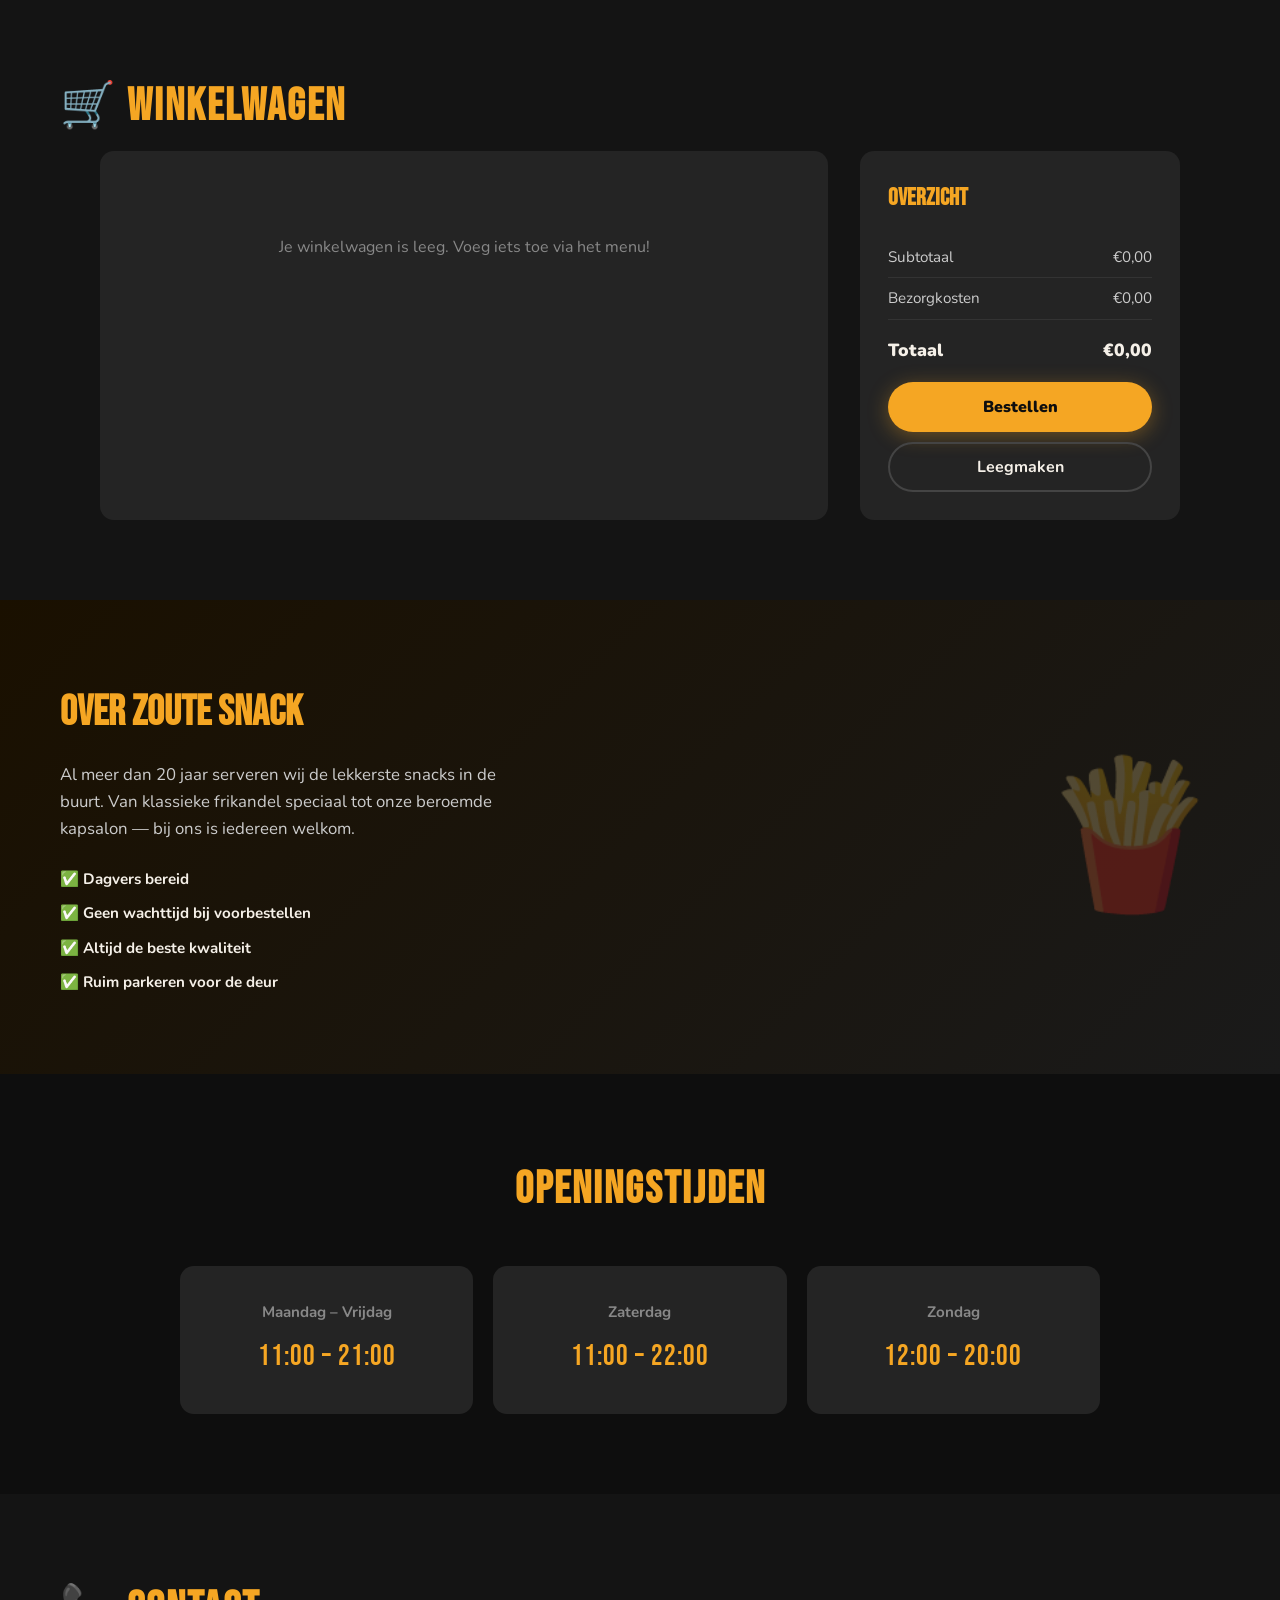
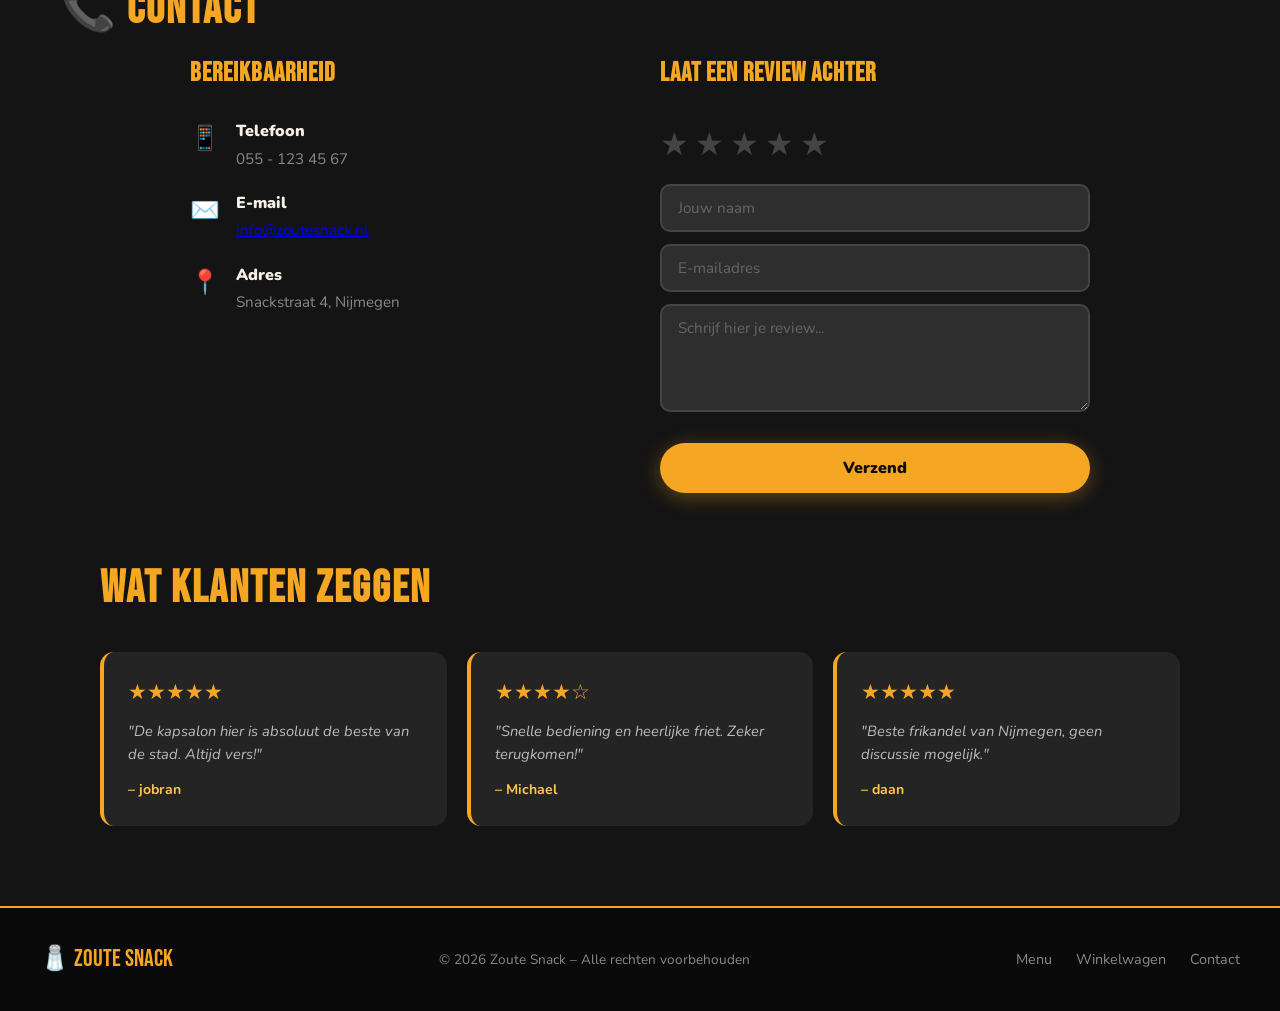
==== commit 62c0ca6d: "verbeteringen + adminpage(incompleet)" ====
--- a/restaurantwebapp1/assets/index.html
+++ b/restaurantwebapp1/assets/index.html
@@ -17,10 +17,26 @@
       <a href="#winkelwagen" class="nav-link">winkelwagen</a>
       <a href="#contact" class="nav-link">contact</a>
     </nav>
-    <div class="cart-icon" onclick="scrollToSection('winkelwagen')">
-      🛒 <span id="cart-count">0</span>
+    <div class="header-right">
+      <button class="btn-primary" onclick="openLogin()">🔐 Inloggen</button>
+      <div class="cart-icon" onclick="scrollToSection('winkelwagen')">
+        🛒 <span id="cart-count">0</span>
+      </div>
     </div>
   </header>
+ 
+  <!-- LOGIN MODAL -->
+  <div id="login-overlay" class="modal-overlay hidden">
+    <div class="modal login-modal">
+      <button class="modal-close" onclick="closeLogin()">✕</button>
+      <h2>🔐 Inloggen</h2>
+      <p class="login-sub">Beheerders kunnen hier inloggen</p>
+      <input type="text" id="login-user" placeholder="Gebruikersnaam" class="form-input" />
+      <input type="password" id="login-pass" placeholder="Wachtwoord" class="form-input" />
+      <p id="login-error" class="login-error hidden">Onjuiste inloggegevens. Probeer opnieuw.</p>
+      <button class="btn-primary full-width" onclick="doLogin()">Inloggen</button>
+    </div>
+  </div>
  
   <!-- HERO -->
   <section class="hero">
@@ -222,7 +238,7 @@
           <span class="contact-icon">✉️</span>
           <div>
             <strong>E-mail</strong>
-            <p>info@zoutesnack.nl</p>
+            <p><a href="mailto:info@zoutesnack.nl">info@zoutesnack.nl</a></p>
           </div>
         </div>
         <div class="contact-item">
@@ -295,10 +311,4 @@
       <h2>🎉 Bestelling Geplaatst!</h2>
       <p>Bedankt voor je bestelling bij Zoute Snack. We gaan direct voor je aan de slag!</p>
       <p class="modal-time">Geschatte wachttijd: <strong>15–20 minuten</strong></p>
-      <button class="btn-primary" onclick="closeModal()">Sluiten</button>
-    </div>
-  </div>
- 
-  <script src="script.js"></script>
-</body>
-</html>+      <button class="btn-p
--- a/restaurantwebapp1/assets/style.css
+++ b/restaurantwebapp1/assets/style.css
@@ -320,7 +320,7 @@
 }
  
 .add-btn {
-  position: absolute;
+  position: relative;
   right: 16px;
   top: 16px;
   background: var(--gold);
@@ -818,4 +818,12 @@
   .hero-content h1 { font-size: 2.8rem; }
   .menu-grid { grid-template-columns: 1fr; }
   .reviews-grid { grid-template-columns: 1fr; }
+}
+
+.header-right {
+  display: flex;
+  flex-direction: row;
+  align-items: center;
+  gap: 12px;
+  flex-shrink: 0;
 }
